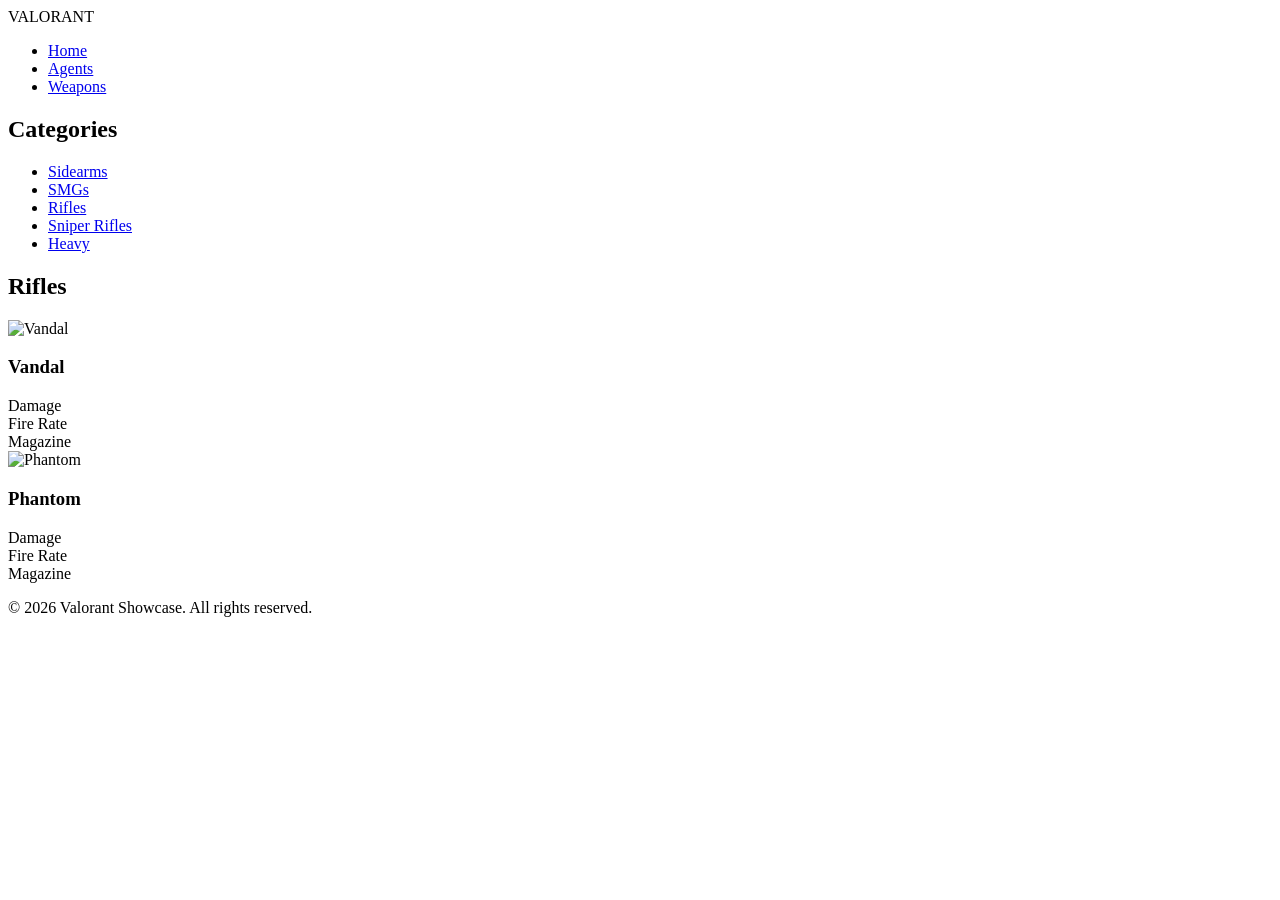
==== Page/Weapons.html @ e746dfae "Them code vao page" ====
<!DOCTYPE html>
<html lang="en">
<head>
    <meta charset="UTF-8">
    <meta name="viewport" content="width=device-width, initial-scale=1.0">
    <title>Valorant - Weapons</title>
    <link rel="preconnect" href="https://fonts.googleapis.com">
    <link rel="preconnect" href="https://fonts.gstatic.com" crossorigin>
    <link href="https://fonts.googleapis.com/css2?family=Oswald:wght@500;700&family=Roboto:wght@400;500&display=swap" rel="stylesheet">
    <link rel="stylesheet" href="Css/style.css">
</head>
<body>

    <!-- Navigation Bar -->
    <nav class="navbar">
        <div class="logo">VALORANT</div>
        <ul class="nav-links">
            <li><a href="index.html">Home</a></li>
            <li><a href="Agent.html">Agents</a></li>
            <li><a href="Weapons.html">Weapons</a></li>
        </ul>
    </nav>

    <!-- Weapons Content -->
    <section class="armory-section">
        <div class="armory-container">
            
            <!-- Left Column: Categories -->
            <aside class="armory-sidebar">
                <h2 class="sidebar-title">Categories</h2>
                <ul class="category-list">
                    <li><a href="#" class="category-link">Sidearms</a></li>
                    <li><a href="#" class="category-link">SMGs</a></li>
                    <li><a href="#" class="category-link active">Rifles</a></li>
                    <li><a href="#" class="category-link">Sniper Rifles</a></li>
                    <li><a href="#" class="category-link">Heavy</a></li>
                </ul>
            </aside>

            <!-- Right Column: Weapon Cards -->
            <main class="armory-content">
                <h2 class="category-header">Rifles</h2>
                
                <div class="weapon-grid">
                    <!-- Weapon Card: Vandal -->
                    <div class="weapon-card">
                        <div class="weapon-image-container">
                            <img src="https://media.valorant-api.com/weapons/9c82e19d-4575-0200-1a81-3eacf00cf872/displayicon.png" alt="Vandal">
                        </div>
                        <div class="weapon-info">
                            <h3>Vandal</h3>
                            <div class="weapon-stats">
                                <div class="stat">
                                    <span>Damage</span>
                                    <div class="stat-bar-bg"><div class="stat-bar-fill" style="width: 85%;"></div></div>
                                </div>
                                <div class="stat">
                                    <span>Fire Rate</span>
                                    <div class="stat-bar-bg"><div class="stat-bar-fill" style="width: 70%;"></div></div>
                                </div>
                                <div class="stat">
                                    <span>Magazine</span>
                                    <div class="stat-bar-bg"><div class="stat-bar-fill" style="width: 25%;"></div></div>
                                </div>
                            </div>
                        </div>
                    </div>

                    <!-- Weapon Card: Phantom -->
                    <div class="weapon-card">
                        <div class="weapon-image-container">
                            <img src="https://media.valorant-api.com/weapons/ee8e8d15-496b-07ac-e5f6-8fae5d4c7b1a/displayicon.png" alt="Phantom">
                        </div>
                        <div class="weapon-info">
                            <h3>Phantom</h3>
                            <div class="weapon-stats">
                                <div class="stat">
                                    <span>Damage</span>
                                    <div class="stat-bar-bg"><div class="stat-bar-fill" style="width: 75%;"></div></div>
                                </div>
                                <div class="stat">
                                    <span>Fire Rate</span>
                                    <div class="stat-bar-bg"><div class="stat-bar-fill" style="width: 80%;"></div></div>
                                </div>
                                <div class="stat">
                                    <span>Magazine</span>
                                    <div class="stat-bar-bg"><div class="stat-bar-fill" style="width: 30%;"></div></div>
                                </div>
                            </div>
                        </div>
                    </div>
                </div>
            </main>
        </div>
    </section>

    <!-- Footer -->
    <footer class="footer">
        <p>&copy; 2026 Valorant Showcase. All rights reserved.</p>
    </footer>

</body>
</html>
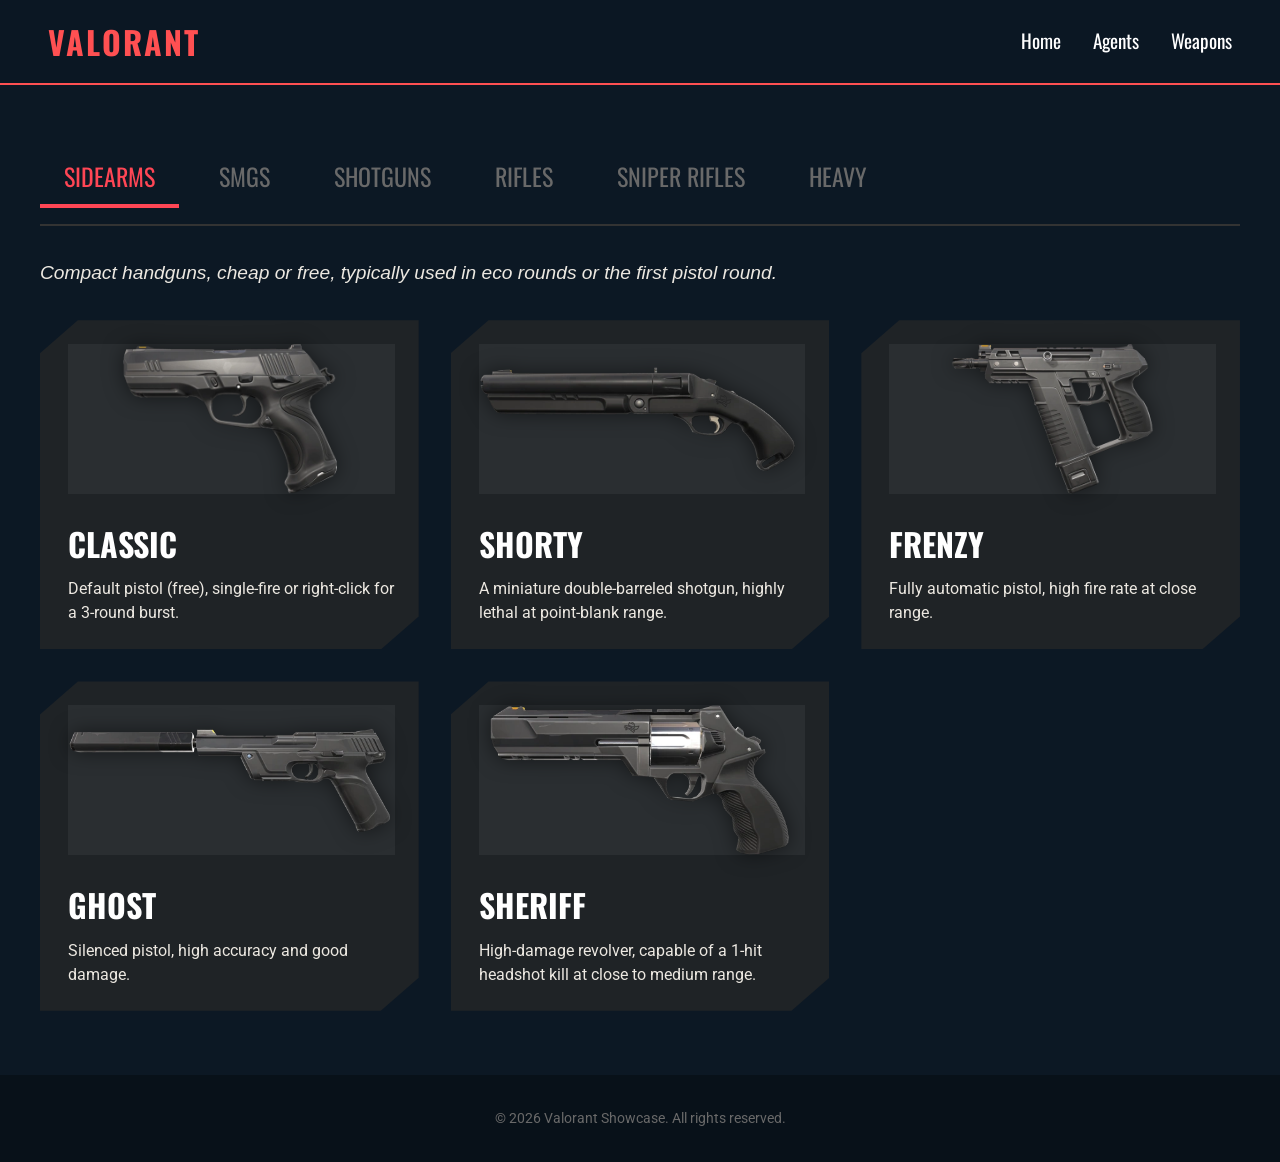
==== commit 722968a4: "Weapons done mot nua" ====
--- a/Page/Weapons.html
+++ b/Page/Weapons.html
@@ -7,7 +7,8 @@
     <link rel="preconnect" href="https://fonts.googleapis.com">
     <link rel="preconnect" href="https://fonts.gstatic.com" crossorigin>
     <link href="https://fonts.googleapis.com/css2?family=Oswald:wght@500;700&family=Roboto:wght@400;500&display=swap" rel="stylesheet">
-    <link rel="stylesheet" href="Css/style.css">
+    <link rel="stylesheet" href="../Css/style.css">
+    <link rel="stylesheet" href="../Css/weapons.css">
 </head>
 <body>
 
@@ -15,82 +16,205 @@
     <nav class="navbar">
         <div class="logo">VALORANT</div>
         <ul class="nav-links">
-            <li><a href="index.html">Home</a></li>
-            <li><a href="Agent.html">Agents</a></li>
+            <li><a href="../index.html">Home</a></li>
+            <li><a href="../Agent.html">Agents</a></li>
             <li><a href="Weapons.html">Weapons</a></li>
         </ul>
     </nav>
 
     <!-- Weapons Content -->
     <section class="armory-section">
-        <div class="armory-container">
-            
-            <!-- Left Column: Categories -->
-            <aside class="armory-sidebar">
-                <h2 class="sidebar-title">Categories</h2>
-                <ul class="category-list">
-                    <li><a href="#" class="category-link">Sidearms</a></li>
-                    <li><a href="#" class="category-link">SMGs</a></li>
-                    <li><a href="#" class="category-link active">Rifles</a></li>
-                    <li><a href="#" class="category-link">Sniper Rifles</a></li>
-                    <li><a href="#" class="category-link">Heavy</a></li>
-                </ul>
-            </aside>
-
-            <!-- Right Column: Weapon Cards -->
-            <main class="armory-content">
-                <h2 class="category-header">Rifles</h2>
+        <div class="tabs-container">
+            <!-- Radio Buttons -->
+            <input type="radio" id="tab-sidearms" name="weapon-tabs" checked>
+            <input type="radio" id="tab-smgs" name="weapon-tabs">
+            <input type="radio" id="tab-shotguns" name="weapon-tabs">
+            <input type="radio" id="tab-rifles" name="weapon-tabs">
+            <input type="radio" id="tab-snipers" name="weapon-tabs">
+            <input type="radio" id="tab-heavy" name="weapon-tabs">
+
+            <!-- Tab Labels -->
+            <div class="tabs-nav">
+                <label for="tab-sidearms">Sidearms</label>
+                <label for="tab-smgs">SMGs</label>
+                <label for="tab-shotguns">Shotguns</label>
+                <label for="tab-rifles">Rifles</label>
+                <label for="tab-snipers">Sniper Rifles</label>
+                <label for="tab-heavy">Heavy</label>
+            </div>
+
+            <!-- Tab Content -->
+            <div class="tabs-content">
                 
-                <div class="weapon-grid">
-                    <!-- Weapon Card: Vandal -->
-                    <div class="weapon-card">
-                        <div class="weapon-image-container">
-                            <img src="https://media.valorant-api.com/weapons/9c82e19d-4575-0200-1a81-3eacf00cf872/displayicon.png" alt="Vandal">
-                        </div>
-                        <div class="weapon-info">
-                            <h3>Vandal</h3>
-                            <div class="weapon-stats">
-                                <div class="stat">
-                                    <span>Damage</span>
-                                    <div class="stat-bar-bg"><div class="stat-bar-fill" style="width: 85%;"></div></div>
-                                </div>
-                                <div class="stat">
-                                    <span>Fire Rate</span>
-                                    <div class="stat-bar-bg"><div class="stat-bar-fill" style="width: 70%;"></div></div>
-                                </div>
-                                <div class="stat">
-                                    <span>Magazine</span>
-                                    <div class="stat-bar-bg"><div class="stat-bar-fill" style="width: 25%;"></div></div>
-                                </div>
-                            </div>
-                        </div>
-                    </div>
-
-                    <!-- Weapon Card: Phantom -->
-                    <div class="weapon-card">
-                        <div class="weapon-image-container">
-                            <img src="https://media.valorant-api.com/weapons/ee8e8d15-496b-07ac-e5f6-8fae5d4c7b1a/displayicon.png" alt="Phantom">
-                        </div>
-                        <div class="weapon-info">
-                            <h3>Phantom</h3>
-                            <div class="weapon-stats">
-                                <div class="stat">
-                                    <span>Damage</span>
-                                    <div class="stat-bar-bg"><div class="stat-bar-fill" style="width: 75%;"></div></div>
-                                </div>
-                                <div class="stat">
-                                    <span>Fire Rate</span>
-                                    <div class="stat-bar-bg"><div class="stat-bar-fill" style="width: 80%;"></div></div>
-                                </div>
-                                <div class="stat">
-                                    <span>Magazine</span>
-                                    <div class="stat-bar-bg"><div class="stat-bar-fill" style="width: 30%;"></div></div>
-                                </div>
-                            </div>
-                        </div>
-                    </div>
-                </div>
-            </main>
+                <!-- Category 1: Sidearms -->
+                <div class="tab-panel panel-sidearms">
+                    <p class="category-desc">Compact handguns, cheap or free, typically used in eco rounds or the first pistol round.</p>
+                    <div class="weapon-grid">
+                        <div class="weapon-card">
+                            <div class="img-placeholder"><img src="../Image/Classic.jpg" alt="Classic"></div>
+                            <div class="weapon-info">
+                                <h3>Classic</h3>
+                                <p>Default pistol (free), single-fire or right-click for a 3-round burst.</p>
+                            </div>
+                        </div>
+                        <div class="weapon-card">
+                            <div class="img-placeholder"><img src="../Image/Shorty.jpg" alt="Shorty"></div>
+                            <div class="weapon-info">
+                                <h3>Shorty</h3>
+                                <p>A miniature double-barreled shotgun, highly lethal at point-blank range.</p>
+                            </div>
+                        </div>
+                        <div class="weapon-card">
+                            <div class="img-placeholder"><img src="../Image/Frenzy.jpg" alt="Frenzy"></div>
+                            <div class="weapon-info">
+                                <h3>Frenzy</h3>
+                                <p>Fully automatic pistol, high fire rate at close range.</p>
+                            </div>
+                        </div>
+                        <div class="weapon-card">
+                            <div class="img-placeholder"><img src="../Image/Ghost.jpg" alt="Ghost"></div>
+                            <div class="weapon-info">
+                                <h3>Ghost</h3>
+                                <p>Silenced pistol, high accuracy and good damage.</p>
+                            </div>
+                        </div>
+                        <div class="weapon-card">
+                            <div class="img-placeholder"><img src="../Image/Sheriff.jpg" alt="Sheriff"></div>
+                            <div class="weapon-info">
+                                <h3>Sheriff</h3>
+                                <p>High-damage revolver, capable of a 1-hit headshot kill at close to medium range.</p>
+                            </div>
+                        </div>
+                    </div>
+                </div>
+
+                <!-- Category 2: SMGs -->
+                <div class="tab-panel panel-smgs">
+                    <p class="category-desc">Fast-firing, highly mobile, suitable for run-and-gun playstyles at close to medium range.</p>
+                    <div class="weapon-grid">
+                        <div class="weapon-card">
+                            <div class="img-placeholder"><img src="../Image/Stinger.jpg" alt="Stinger"></div>
+                            <div class="weapon-info">
+                                <h3>Stinger</h3>
+                                <p>Extremely high fire rate, ideal for close-quarters combat.</p>
+                            </div>
+                        </div>
+                        <div class="weapon-card">
+                            <div class="img-placeholder"><img src="../Image/Spectre.jpg" alt="Spectre"></div>
+                            <div class="weapon-info">
+                                <h3>Spectre</h3>
+                                <p>Silenced SMG with controllable recoil, very versatile.</p>
+                            </div>
+                        </div>
+                    </div>
+                </div>
+
+                <!-- Category 3: Shotguns -->
+                <div class="tab-panel panel-shotguns">
+                    <p class="category-desc">Devastating power at close range, typically used for holding tight corners or narrow chokepoints.</p>
+                    <div class="weapon-grid">
+                        <div class="weapon-card">
+                            <div class="img-placeholder"><img src="../Image/Bucky.jpg" alt="Stinger"></div>
+                            <div class="weapon-info">
+                                <h3>Bucky</h3>
+                                <p>Pump-action shotgun with an alternate fire mode for slightly longer-range bursts.</p>
+                            </div>
+                        </div>
+                        <div class="weapon-card">
+                            <div class="img-placeholder"><img src="../Image/Judge.jpg" alt="Stinger"></div>
+                            <div class="weapon-info">
+                                <h3>Judge</h3>
+                                <p>Semi-automatic shotgun, capable of rapid continuous fire at close range.</p>
+                            </div>
+                        </div>
+                    </div>
+                </div>
+
+                <!-- Category 4: Rifles -->
+                <div class="tab-panel panel-rifles">
+                    <p class="category-desc">The most popular weapon group and the primary choice for full-buy rounds.</p>
+                    <div class="weapon-grid">
+                        <div class="weapon-card">
+                            <div class="img-placeholder"><img src="../Image/Bulldog.jpg" alt="Bulldog"></div>
+                            <div class="weapon-info">
+                                <h3>Bulldog</h3>
+                                <p>Budget rifle, features a 3-round burst mode when aiming down sights (ADS).</p>
+                            </div>
+                        </div>
+                        <div class="weapon-card">
+                            <div class="img-placeholder"><img src="../Image/Guardian.jpg" alt="Guardian"></div>
+                            <div class="weapon-info">
+                                <h3>Guardian</h3>
+                                <p>Semi-automatic rifle, absolute accuracy and extremely high damage per shot.</p>
+                            </div>
+                        </div>
+                        <div class="weapon-card">
+                            <div class="img-placeholder"><img src="../Image/Phantom.jpg" alt="Phantom"></div>
+                            <div class="weapon-info">
+                                <h3>Phantom</h3>
+                                <p>Silenced automatic rifle, high fire rate, smooth recoil, 1-hit headshot kill at close range.</p>
+                            </div>
+                        </div>
+                        <div class="weapon-card">
+                            <div class="img-placeholder"><img src="../Image/Vandal.jpg" alt="Vandal"></div>
+                            <div class="weapon-info">
+                                <h3>Vandal</h3>
+                                <p>Automatic rifle that maintains 160 HP damage (1-hit headshot kill) at any distance.</p>
+                            </div>
+                        </div>
+                    </div>
+                </div>
+
+                <!-- Category 5: Sniper Rifles -->
+                <div class="tab-panel panel-snipers">
+                    <p class="category-desc">Dedicated scoped weapons designed for long-range engagements.</p>
+                    <div class="weapon-grid">
+                        <div class="weapon-card">
+                            <div class="img-placeholder"><img src="../Image/Marshal.jpg" alt="Marshal"></div>
+                            <div class="weapon-info">
+                                <h3>Marshal</h3>
+                                <p>Lightweight, budget sniper, fast scoping and movement speed.</p>
+                            </div>
+                        </div>
+                        <div class="weapon-card">
+                            <div class="img-placeholder"><img src="../Image/Outlaw.jpg" alt="Outlaw"></div>
+                            <div class="weapon-info">
+                                <h3>Outlaw</h3>
+                                <p>Double-barreled sniper, deals heavy damage (140) enough to instantly kill enemies with Light Shields.</p>
+                            </div>
+                        </div>
+                        <div class="weapon-card">
+                            <div class="img-placeholder"><img src="../Image/Operator.jpg" alt="Operator"></div>
+                            <div class="weapon-info">
+                                <h3>Operator</h3>
+                                <p>The most expensive heavy sniper in the game, an instant kill on any body or head shot.</p>
+                            </div>
+                        </div>
+                    </div>
+                </div>
+
+                <!-- Category 6: Heavy -->
+                <div class="tab-panel panel-heavy">
+                    <p class="category-desc">Massive magazine size, high wall-penetration capabilities, and suppressive fire.</p>
+                    <div class="weapon-grid">
+                        <div class="weapon-card">
+                            <div class="img-placeholder"><img src="../Image/Ares.jpg" alt="Ares"></div>
+                            <div class="weapon-info">
+                                <h3>Ares</h3>
+                                <p>Cheaper light machine gun, fire rate increases as the trigger is held.</p>
+                            </div>
+                        </div>
+                        <div class="weapon-card">
+                            <div class="img-placeholder"><img src="../Image/Odin.jpg" alt="Odin"></div>
+                            <div class="weapon-info">
+                                <h3>Odin</h3>
+                                <p>Heavy machine gun with a 100-round magazine, terrifying fire rate used mainly for locking down sites or wall-banging.</p>
+                            </div>
+                        </div>
+                    </div>
+                </div>
+
+            </div>
         </div>
     </section>
 
--- a/Css/style.css
+++ b/Css/style.css
@@ -0,0 +1,194 @@
+/* Base Reset */
+* {
+    margin: 0;
+    padding: 0;
+    box-sizing: border-box;
+}
+
+html {
+    scroll-behavior: smooth;
+}
+
+:root {
+    --bg-dark: #0c1824;
+    --text-off-white: #696969; 
+    --accent-red: #ff5052;
+    --white: #ffffff;
+}
+
+body {
+    background-color: var(--bg-dark);
+    color: var(--text-off-white);
+    font-family: 'Roboto', sans-serif;
+    line-height: 1.6;
+}
+
+h1, h2, h3, .logo {
+    font-family: 'Oswald', sans-serif;
+    color: var(--white);
+    text-transform: uppercase;
+}
+
+/* Navigation Bar */
+.navbar {
+    position: sticky;
+    top: 0;
+    width: 100%;
+    background-color: rgba(12, 24, 36, 0.95);
+    display: flex;
+    justify-content: space-between;
+    align-items: center;
+    padding: 1rem 3rem;
+    z-index: 1000;
+    border-bottom: 2px solid var(--accent-red);
+}
+
+.navbar .logo {
+    font-size: 2rem;
+    font-weight: 700;
+    color: var(--accent-red);
+    letter-spacing: 2px;
+}
+
+.nav-links {
+    list-style: none;
+    display: flex;
+    gap: 2rem;
+}
+
+.nav-links li a {
+    text-decoration: none;
+    color: var(--white);
+    font-family: 'Oswald', sans-serif;
+    font-size: 1.2rem;
+    transition: color 0.3s ease;
+}
+
+.nav-links li a:hover {
+    color: var(--accent-red);
+}
+
+/* Hero Section */
+.hero {
+    height: 100vh;
+    background-image: linear-gradient(rgba(12, 24, 36, 0.7), rgba(12, 24, 36, 0.9)), url('https://media.valorant-api.com/maps/7eaecc1b-4337-bbf6-6ab9-04b8f06b3319/displayicon.png');
+    background-size: cover;
+    background-position: center;
+    background-blend-mode: overlay;
+    display: flex;
+    justify-content: center;
+    align-items: center;
+    text-align: center;
+}
+
+.hero-content h1 {
+    font-size: 6rem;
+    font-weight: 700;
+    margin-bottom: 2rem;
+    letter-spacing: 5px;
+    text-shadow: 2px 2px 5px rgba(0,0,0,0.5);
+}
+
+.cta-button {
+    display: inline-block;
+    padding: 1rem 3rem;
+    background-color: var(--accent-red);
+    color: var(--white);
+    font-family: 'Oswald', sans-serif;
+    font-size: 1.5rem;
+    text-decoration: none;
+    font-weight: 500;
+    text-transform: uppercase;
+    /* Angular cut-out corners */
+    clip-path: polygon(10% 0, 100% 0, 100% 70%, 90% 100%, 0 100%, 0 30%);
+    transition: background-color 0.3s ease, transform 0.2s ease;
+}
+
+.cta-button:hover {
+    background-color: #e54042;
+    transform: scale(1.05);
+}
+
+/* Sections */
+.section {
+    padding: 5rem 2rem;
+    min-height: 50vh;
+    text-align: center;
+    border-bottom: 1px solid #1a2c3f;
+}
+
+.section h2 {
+    font-size: 3rem;
+    margin-bottom: 1.5rem;
+    color: var(--accent-red);
+}
+
+.section p {
+    font-size: 1.2rem;
+    max-width: 800px;
+    margin: 0 auto;
+}
+
+/* Footer */
+.footer {
+    text-align: center;
+    padding: 2rem;
+    background-color: #081119;
+    font-size: 0.9rem;
+}
+
+
+/* Armory Section */
+.armory-section {
+    padding: 3rem 2rem;
+    min-height: calc(100vh - 150px);
+}
+
+.armory-container {
+    max-width: 1200px;
+    margin: 0 auto;
+    display: grid;
+    grid-template-columns: 250px 1fr;
+    gap: 3rem;
+}
+
+/* Sidebar Categories */
+.armory-sidebar {
+    background-color: transparent;
+}
+
+.sidebar-title {
+    font-size: 2rem;
+    margin-bottom: 1rem;
+    color: var(--white);
+    border-bottom: 2px solid var(--accent-red);
+    padding-bottom: 0.5rem;
+}
+
+.category-list {
+    list-style: none;
+}
+
+.category-link {
+    display: block;
+    padding: 1rem;
+    color: var(--text-off-white);
+    text-decoration: none;
+    font-family: 'Oswald', sans-serif;
+    font-size: 1.5rem;
+    text-transform: uppercase;
+    transition: all 0.3s ease;
+    border-left: 4px solid transparent;
+}
+
+.category-link:hover {
+    background-color: rgba(255, 255, 255, 0.05);
+    color: var(--white);
+    border-left-color: #555;
+}
+
+.category-link.active {
+    background-color: rgba(255, 70, 85, 0.1);
+    color: #ff4655;
+    border-left-color: #ff4655;
+}
--- a/Css/weapons.css
+++ b/Css/weapons.css
@@ -0,0 +1,163 @@
+/* Weapon Tabs Container */
+.armory-section {
+    padding: 4rem 2rem;
+    min-height: calc(100vh - 150px);
+}
+
+.tabs-container {
+    max-width: 1200px;
+    margin: 0 auto;
+}
+
+/* Hide Radio Buttons */
+input[name="weapon-tabs"] {
+    display: none;
+}
+
+/* Tab Navigation (Horizontal Scrollable) */
+.tabs-nav {
+    display: flex;
+    overflow-x: auto;
+    gap: 1rem;
+    margin-bottom: 2rem;
+    padding-bottom: 1rem;
+    border-bottom: 2px solid #333;
+    scrollbar-width: thin;
+    scrollbar-color: #ff4655 #1f2326;
+}
+
+.tabs-nav::-webkit-scrollbar {
+    height: 6px;
+}
+.tabs-nav::-webkit-scrollbar-track {
+    background: #1f2326;
+}
+.tabs-nav::-webkit-scrollbar-thumb {
+    background-color: #ff4655;
+    border-radius: 3px;
+}
+
+.tabs-nav label {
+    font-family: 'Oswald', sans-serif;
+    font-size: 1.5rem;
+    text-transform: uppercase;
+    color: #696969;
+    padding: 0.5rem 1.5rem;
+    cursor: pointer;
+    white-space: nowrap;
+    transition: color 0.3s ease, border-bottom 0.3s ease;
+    border-bottom: 4px solid transparent;
+}
+
+.tabs-nav label:hover {
+    color: #fff;
+}
+
+/* Tab Logic */
+#tab-sidearms:checked ~ .tabs-nav label[for="tab-sidearms"],
+#tab-smgs:checked ~ .tabs-nav label[for="tab-smgs"],
+#tab-shotguns:checked ~ .tabs-nav label[for="tab-shotguns"],
+#tab-rifles:checked ~ .tabs-nav label[for="tab-rifles"],
+#tab-snipers:checked ~ .tabs-nav label[for="tab-snipers"],
+#tab-heavy:checked ~ .tabs-nav label[for="tab-heavy"] {
+    color: #ff4655;
+    border-bottom: 4px solid #ff4655;
+}
+
+.tab-panel {
+    display: none;
+    animation: fadeIn 0.4s ease-in-out;
+}
+
+#tab-sidearms:checked ~ .tabs-content .panel-sidearms,
+#tab-smgs:checked ~ .tabs-content .panel-smgs,
+#tab-shotguns:checked ~ .tabs-content .panel-shotguns,
+#tab-rifles:checked ~ .tabs-content .panel-rifles,
+#tab-snipers:checked ~ .tabs-content .panel-snipers,
+#tab-heavy:checked ~ .tabs-content .panel-heavy {
+    display: block;
+}
+
+@keyframes fadeIn {
+    from { opacity: 0; transform: translateY(10px); }
+    to { opacity: 1; transform: translateY(0); }
+}
+
+/* Category Description */
+.category-desc {
+    font-size: 1.2rem;
+    color: #ece8e1;
+    margin-bottom: 2rem;
+    font-style: italic;
+}
+
+/* Responsive CSS Grid */
+.weapon-grid {
+    display: grid;
+    grid-template-columns: 1fr;
+    gap: 2rem;
+}
+
+@media (min-width: 768px) {
+    .weapon-grid {
+        grid-template-columns: repeat(2, 1fr);
+    }
+}
+
+@media (min-width: 1024px) {
+    .weapon-grid {
+        grid-template-columns: repeat(3, 1fr);
+    }
+}
+
+/* Weapon Card */
+.weapon-card {
+    background-color: #1f2326;
+    border-left: 4px solid transparent;
+    padding: 1.5rem;
+    clip-path: polygon(10% 0, 100% 0, 100% 90%, 90% 100%, 0 100%, 0 10%);
+    transition: transform 0.3s ease, border-left 0.3s ease;
+    display: flex;
+    flex-direction: column;
+}
+
+.weapon-card:hover {
+    transform: translateY(-5px);
+    border-left: 4px solid #ff4655;
+}
+
+.img-placeholder {
+    height: 150px;
+    background-color: rgba(255, 255, 255, 0.05);
+    display: flex;
+    align-items: center;
+    justify-content: center;
+    color: #333;
+    font-family: 'Oswald', sans-serif;
+    font-size: 2rem;
+    letter-spacing: 2px;
+    margin-bottom: 1.5rem;
+    text-transform: uppercase;
+}
+
+.weapon-info h3 {
+    font-family: 'Oswald', sans-serif;
+    font-size: 2rem;
+    color: #ffffff;
+    margin-bottom: 0.5rem;
+    text-transform: uppercase;
+}
+
+.weapon-info p {
+    font-family: 'Roboto', sans-serif;
+    font-size: 1rem;
+    color: #ece8e1;
+    line-height: 1.5;
+}
+
+.img-placeholder img {
+    max-width: 100%;
+    max-height: 100%;
+    object-fit: contain;
+    filter: drop-shadow(0 0 10px rgba(0,0,0,0.5));
+}
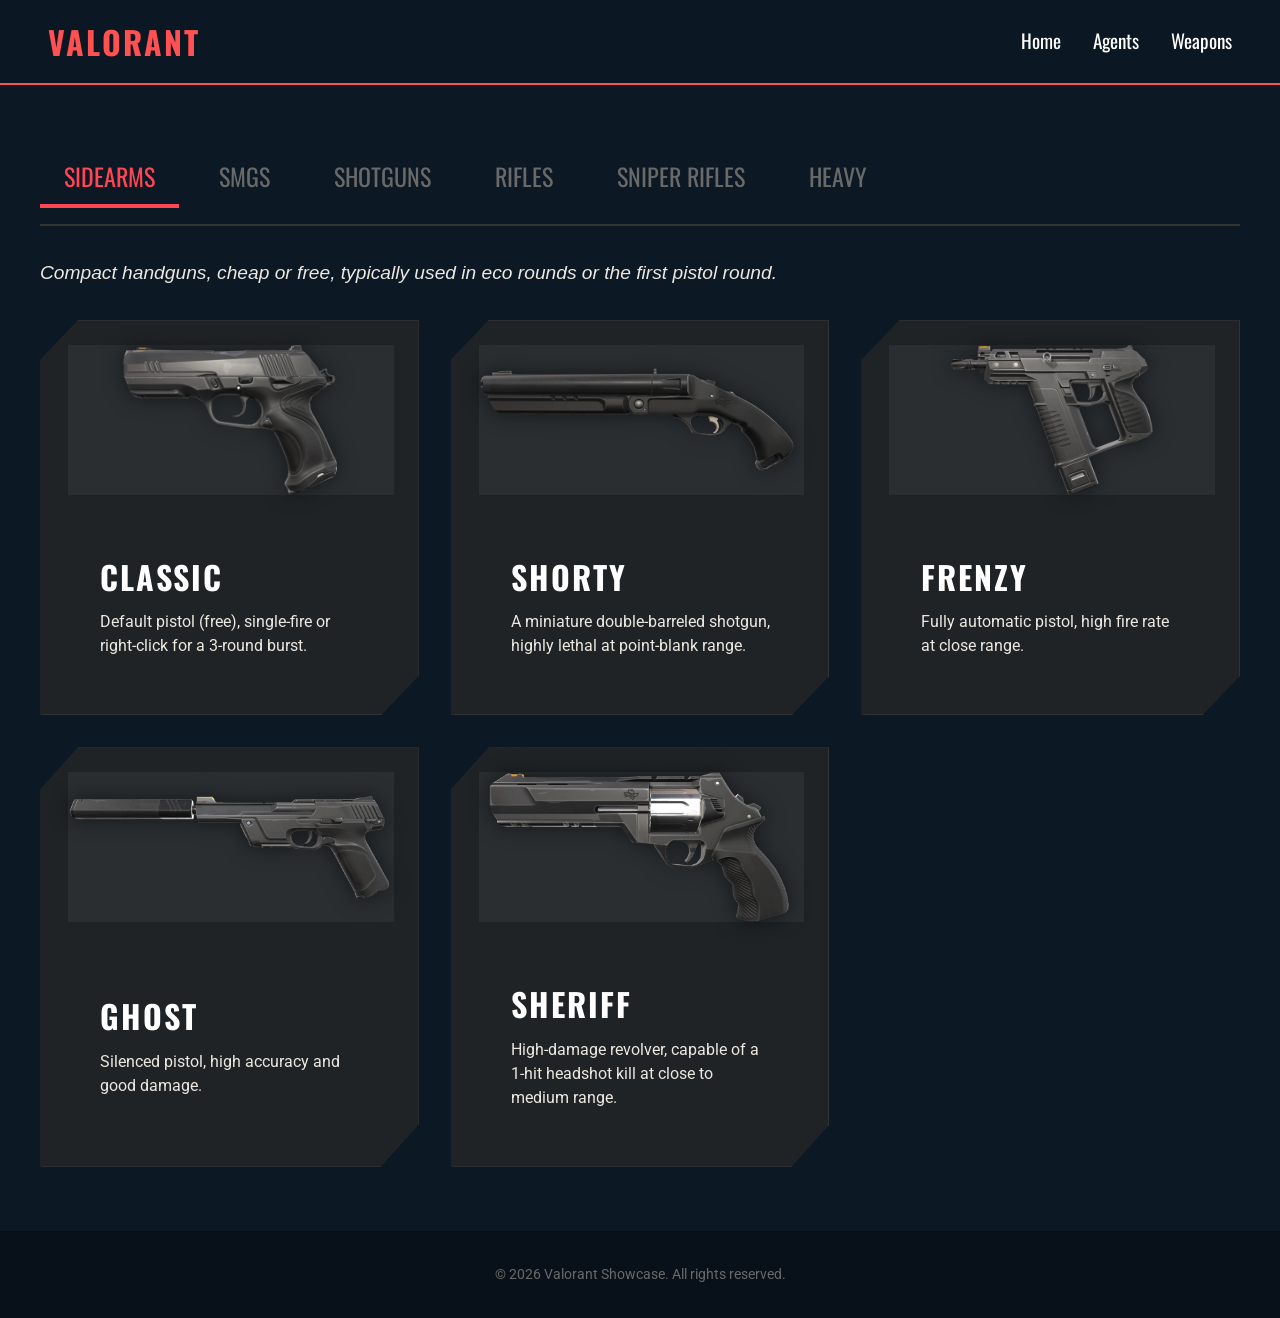
==== commit 53641a6a: "Add weapons" ====
--- a/Page/Weapons.html
+++ b/Page/Weapons.html
@@ -224,4 +224,4 @@
     </footer>
 
 </body>
-</html>
+</html>
--- a/Css/style.css
+++ b/Css/style.css
@@ -192,3 +192,95 @@
     color: #ff4655;
     border-left-color: #ff4655;
 }
+
+/* Armory Content */
+.category-header {
+    font-size: 3rem;
+    margin-bottom: 2rem;
+    color: var(--white);
+}
+
+.weapon-grid {
+    display: flex;
+    flex-direction: column;
+    gap: 1.5rem;
+}
+
+/* Weapon Cards */
+.weapon-card {
+    display: flex;
+    background-color: #1f2326;
+    border: 1px solid #333;
+    border-left: 4px solid transparent;
+    transition: all 0.3s ease;
+    cursor: pointer;
+}
+
+.weapon-card:hover {
+    background-color: #2a2e31;
+    border-left: 4px solid #ff4655;
+}
+
+.weapon-image-container {
+    flex: 0 0 300px;
+    padding: 2rem;
+    background-color: rgba(0, 0, 0, 0.2);
+    display: flex;
+    align-items: center;
+    justify-content: center;
+}
+
+.weapon-image-container img {
+    max-width: 100%;
+    height: auto;
+    filter: drop-shadow(0 0 10px rgba(0,0,0,0.5));
+}
+
+.weapon-info {
+    flex: 1;
+    padding: 2rem;
+    display: flex;
+    flex-direction: column;
+    justify-content: center;
+}
+
+.weapon-info h3 {
+    font-size: 2.5rem;
+    margin-bottom: 1.5rem;
+    color: var(--white);
+    letter-spacing: 2px;
+}
+
+.weapon-stats {
+    display: flex;
+    flex-direction: column;
+    gap: 1rem;
+}
+
+.stat {
+    display: grid;
+    grid-template-columns: 100px 1fr;
+    align-items: center;
+    gap: 1rem;
+}
+
+.stat span {
+    font-family: 'Oswald', sans-serif;
+    text-transform: uppercase;
+    font-size: 1.1rem;
+    color: var(--text-off-white);
+}
+
+.stat-bar-bg {
+    background-color: #111;
+    height: 12px;
+    width: 100%;
+    border-radius: 2px;
+    overflow: hidden;
+}
+
+.stat-bar-fill {
+    background-color: #ff4655;
+    height: 100%;
+    border-radius: 2px;
+}
--- a/Css/weapons.css
+++ b/Css/weapons.css
@@ -160,4 +160,4 @@
     max-height: 100%;
     object-fit: contain;
     filter: drop-shadow(0 0 10px rgba(0,0,0,0.5));
-}
+}
